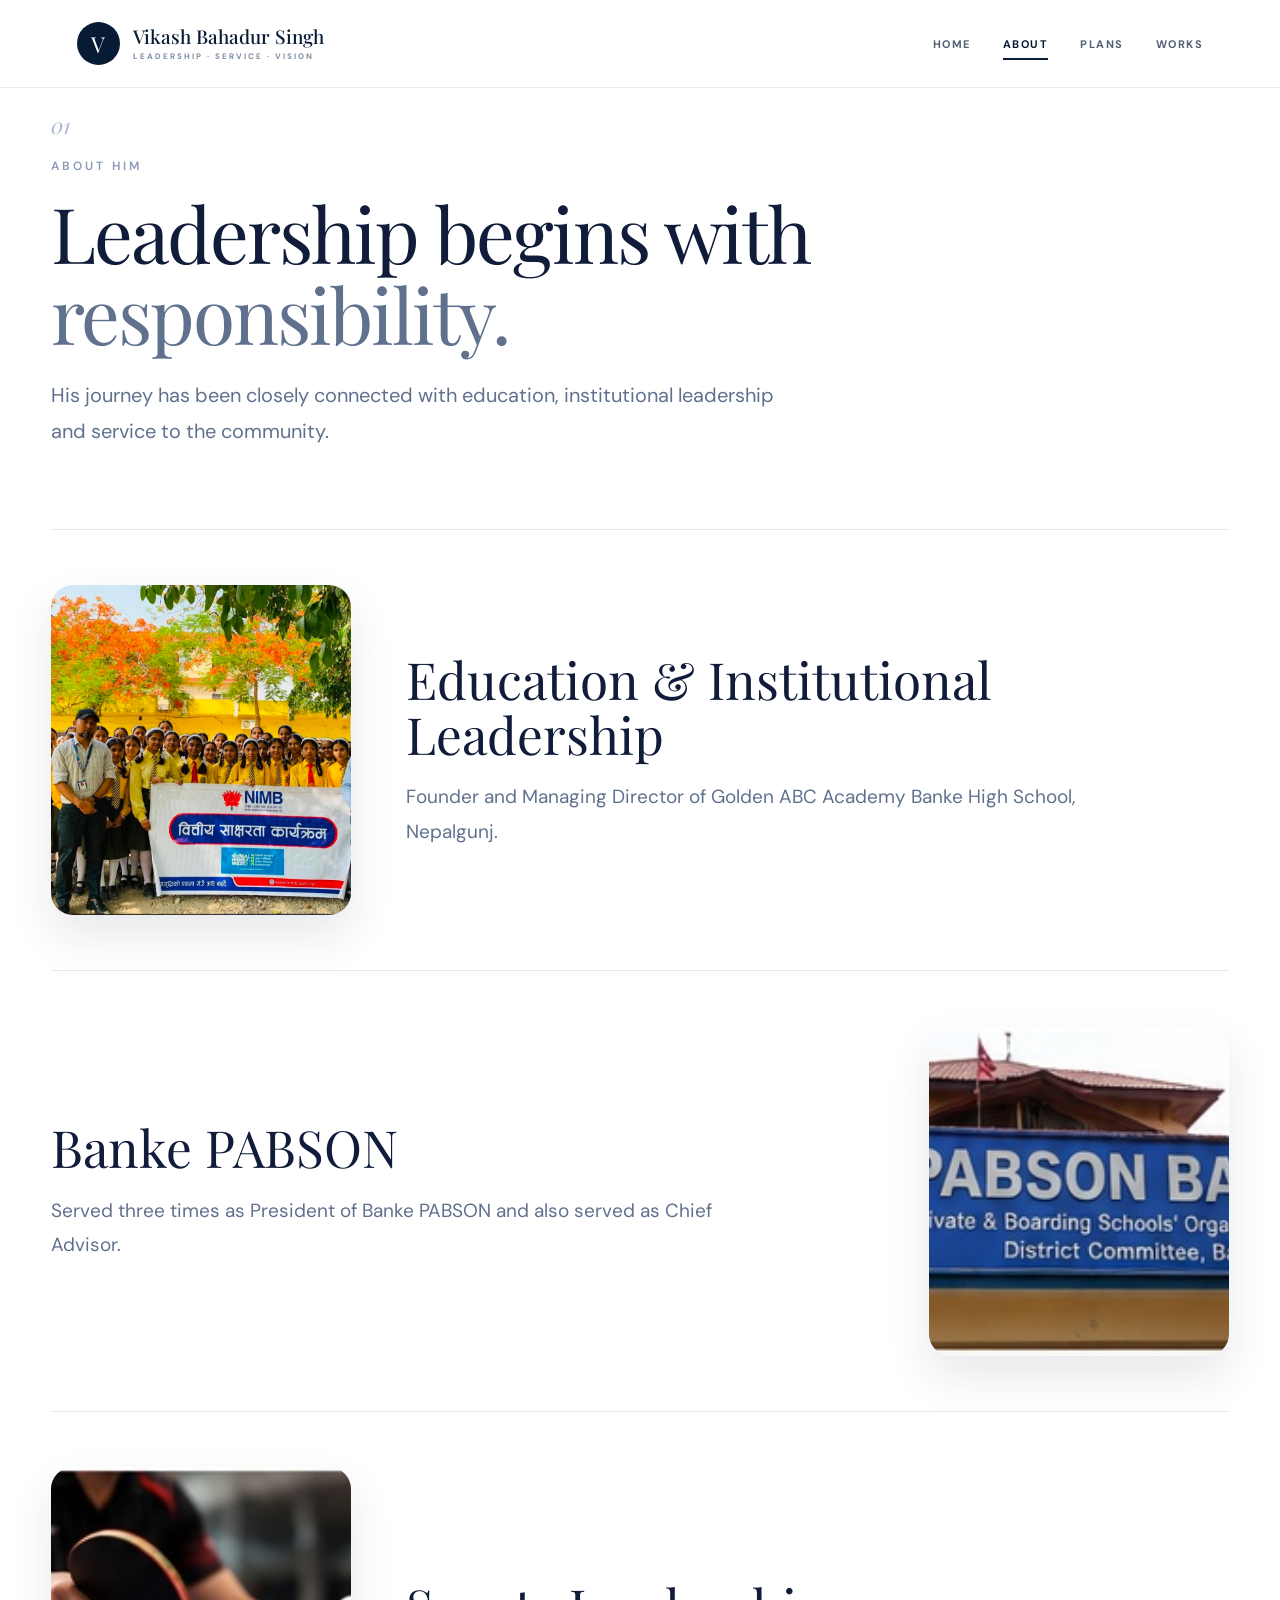
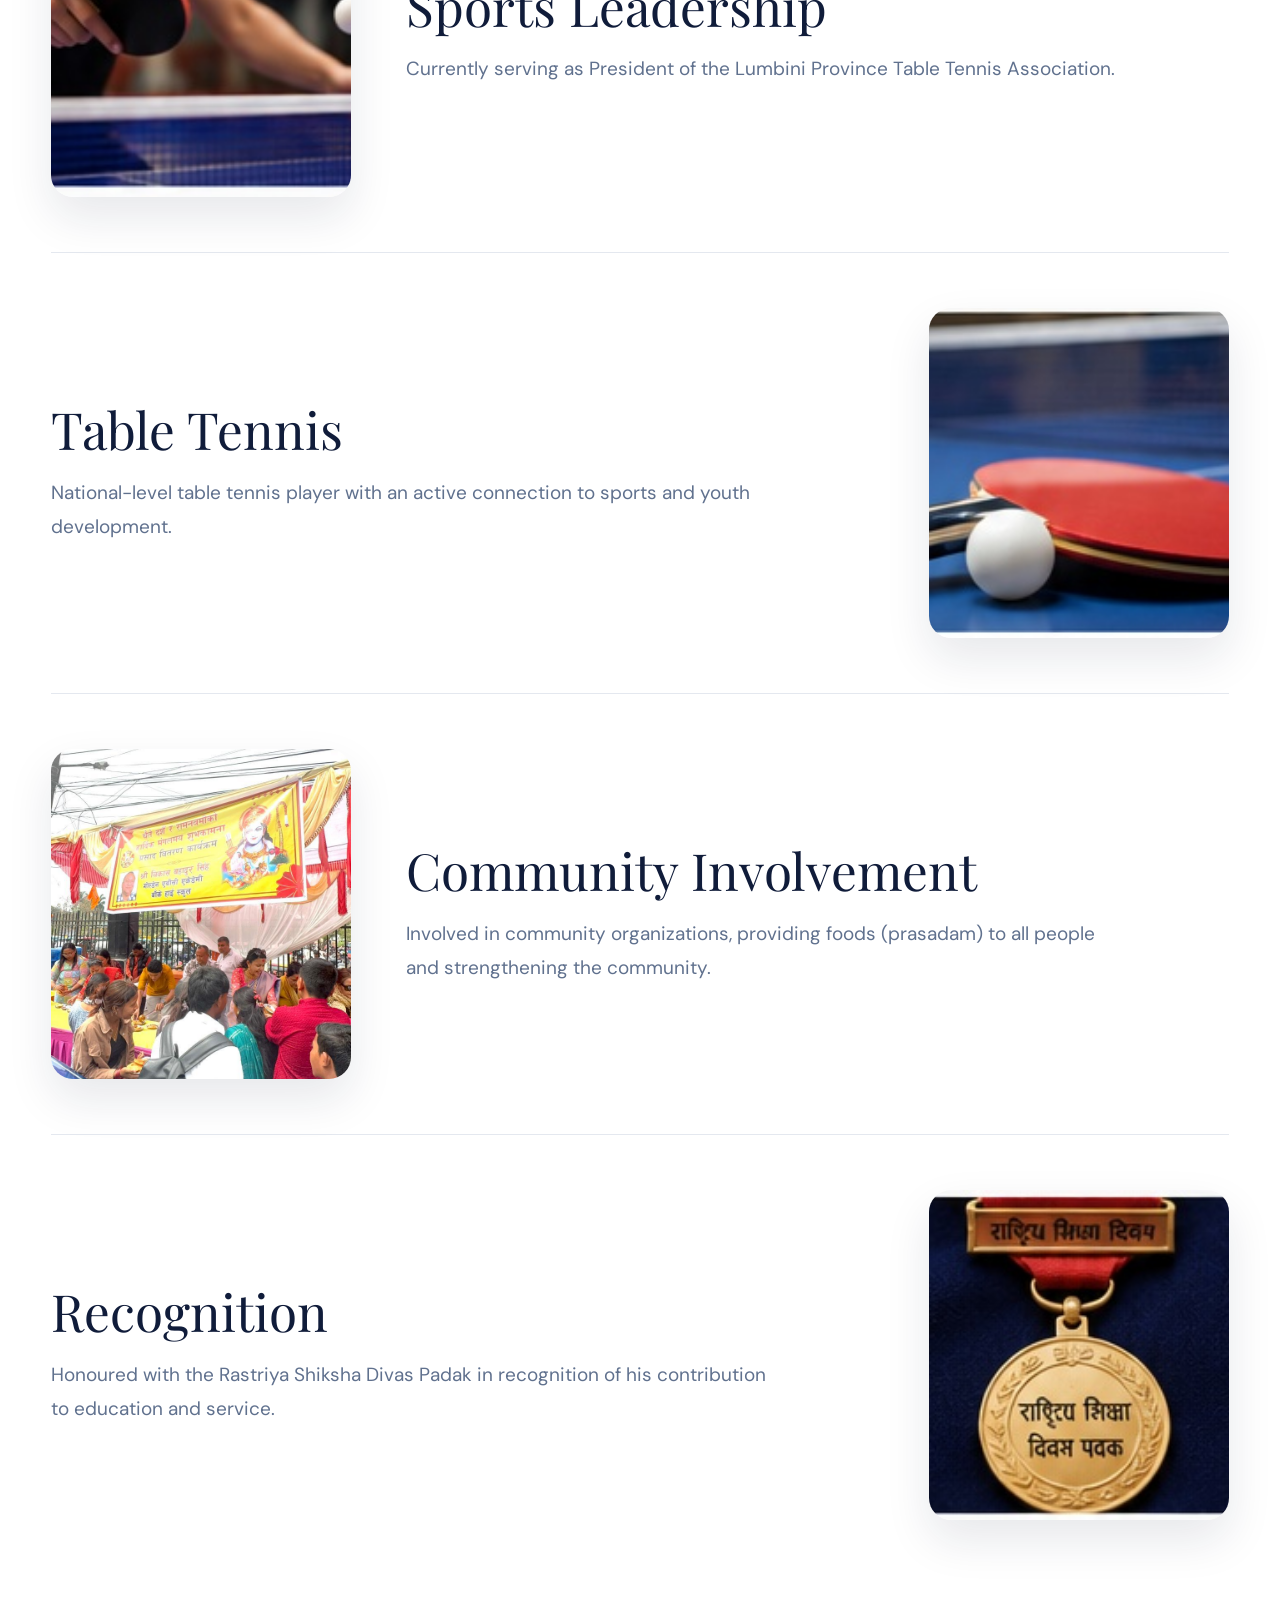
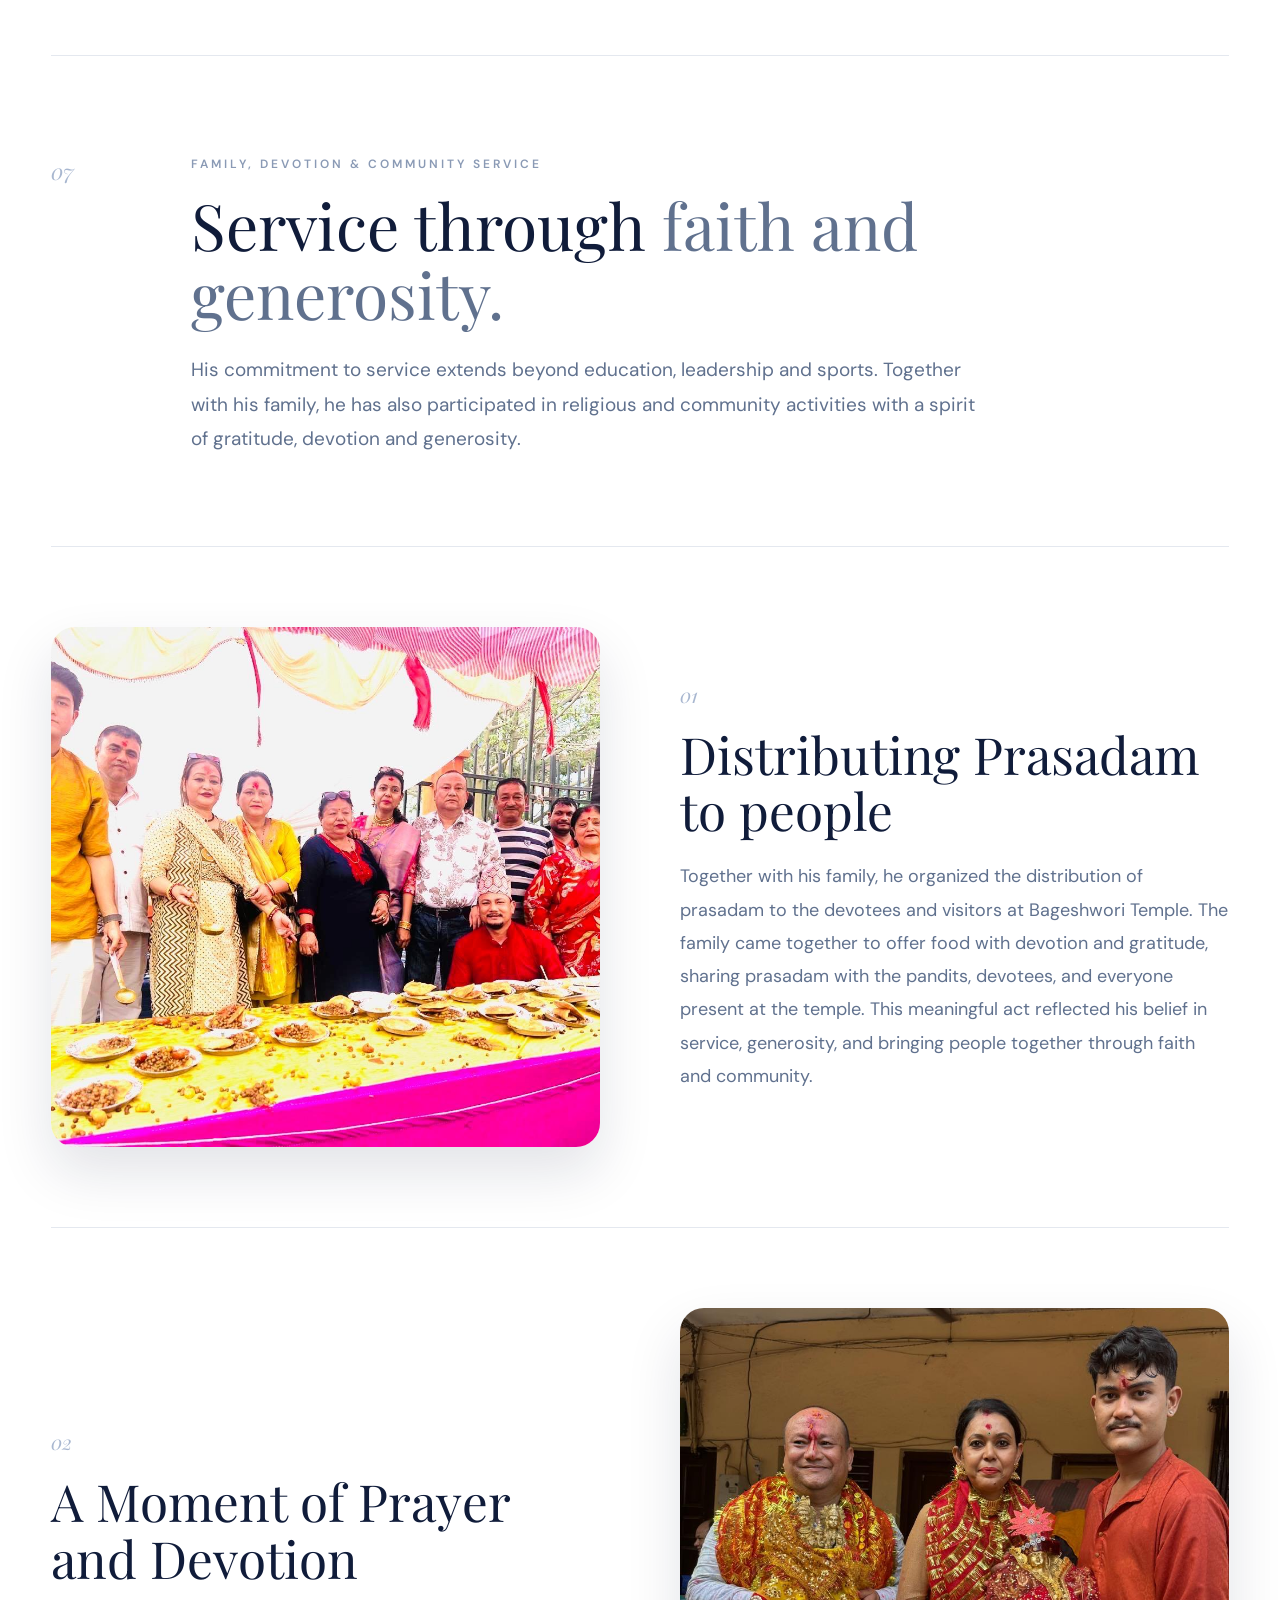
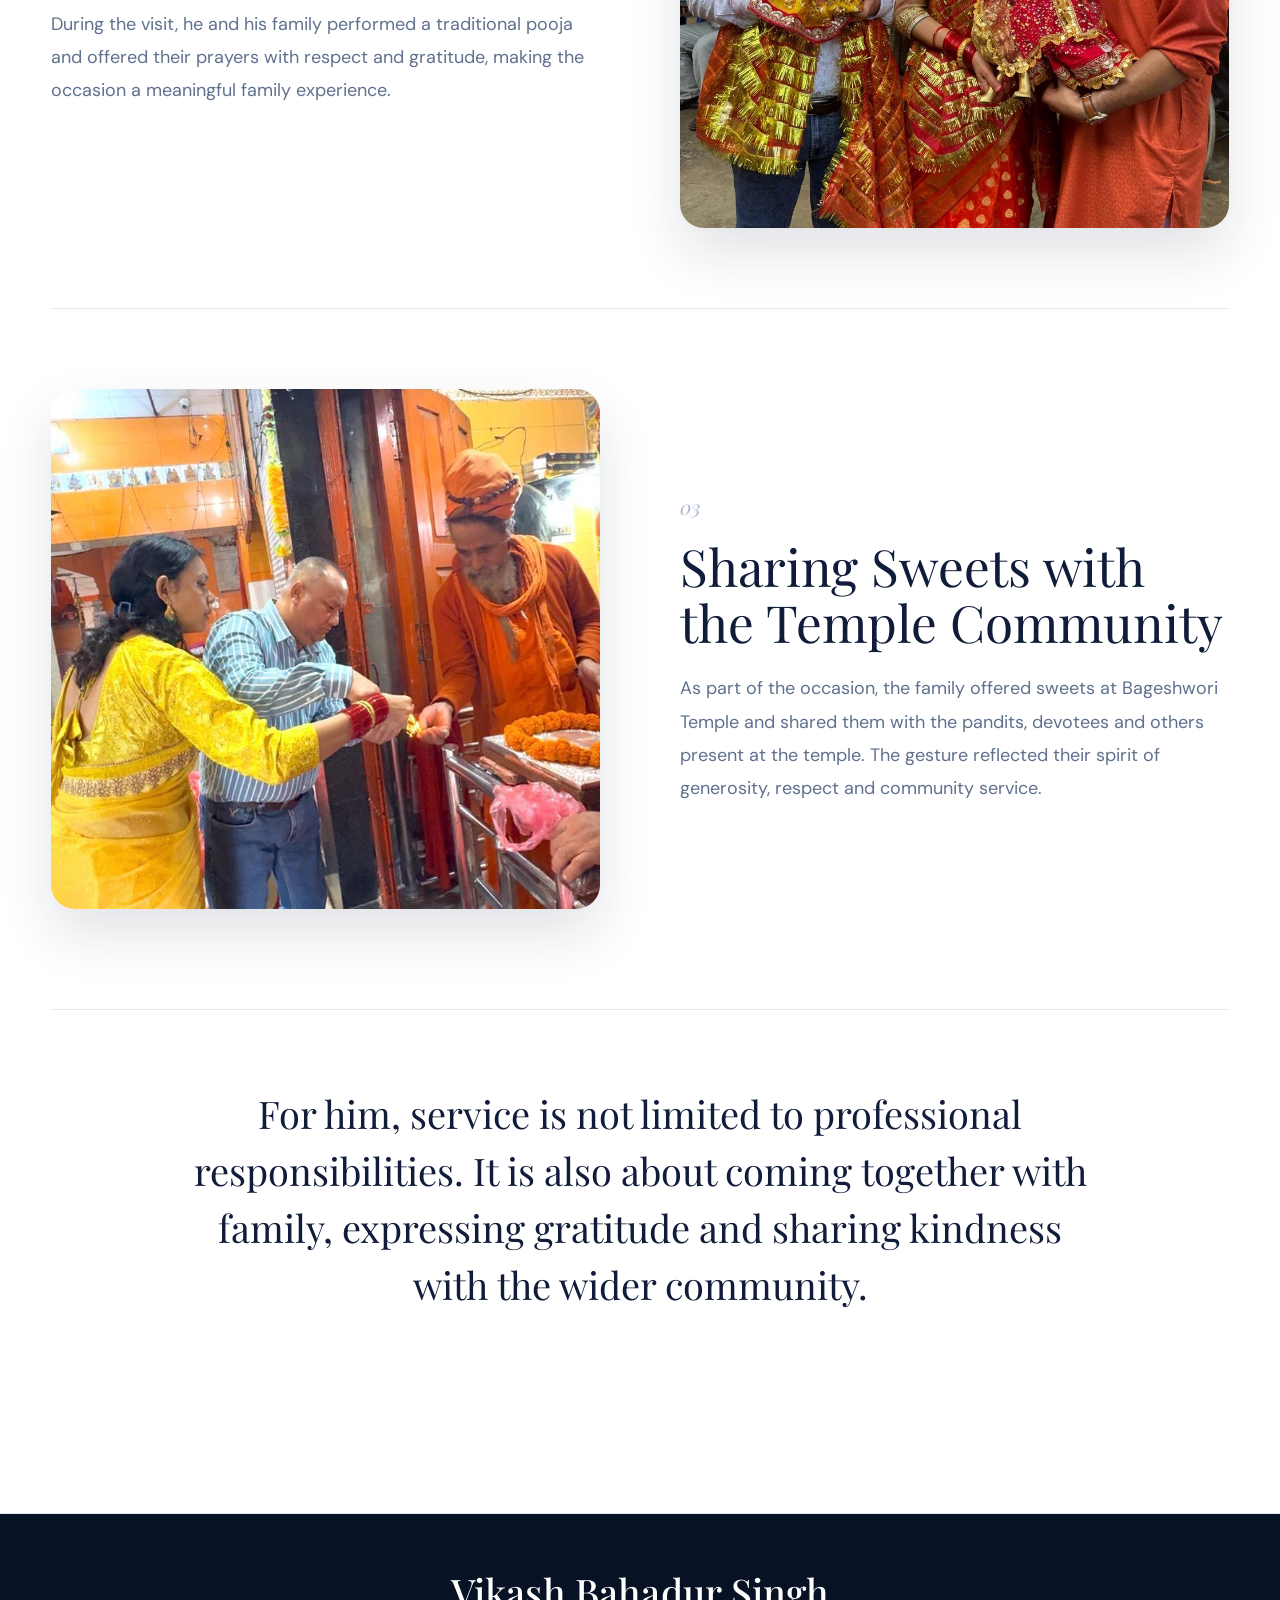
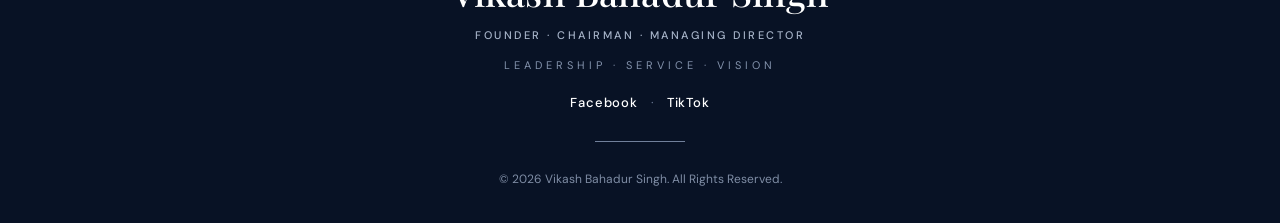
==== about.html @ 0fd51e73 "Bikash Bahadur Singh website" ====
<!DOCTYPE html>
<html lang="en">

<head>

    <meta charset="UTF-8">

    <meta name="viewport" content="width=device-width, initial-scale=1.0">

    <title>Vikash Bahadur Singh | About</title>

    <!-- Google Fonts -->
    <link rel="preconnect" href="https://fonts.googleapis.com">
    <link rel="preconnect" href="https://fonts.gstatic.com" crossorigin>

    <link
        href="https://fonts.googleapis.com/css2?family=DM+Sans:wght@400;500;600;700&family=Playfair+Display:wght@400;500;600&display=swap"
        rel="stylesheet">

    <!-- MAIN WEBSITE CSS -->
    <link rel="stylesheet" href="css/style.css">

    <!-- ABOUT PAGE CSS -->
    <link rel="stylesheet" href="css/about.css">

</head>


<body>


<!-- =====================================================
     NAVBAR
===================================================== -->

<header class="navbar">

    <a href="index.html" class="logo-area">

        <div class="logo-mark">
            V
        </div>

        <div class="logo-text">

            <h3>
                Vikash Bahadur Singh
            </h3>

            <p>
                LEADERSHIP · SERVICE · VISION
            </p>

        </div>

    </a>


    <nav class="navigation">

        <a href="index.html">
            HOME
        </a>

        <a href="about.html" class="active">
            ABOUT
        </a>

        <a href="plans.html">
            PLANS
        </a>

        <a href="works.html">
            WORKS
        </a>

       
    

</header>



<!-- =====================================================
     ABOUT
===================================================== -->

<main>

<section class="about-section">

    <div class="about-number">
        01
    </div>


    <div class="about-content">

        <p class="section-label">
            ABOUT HIM
        </p>


        <h1>
            Leadership begins with
            <span>responsibility.</span>
        </h1>


        <p class="about-intro">

            His journey has been closely connected with
            education, institutional leadership and service
            to the community.

        </p>



        <!-- =========================================
             HIS WORKS
        ========================================== -->

        <div class="works-list">


            <!-- WORK 01 -->

            <div class="work-item">

                <div class="work-number">
                    01
                </div>


                <img src="images/School2.jpeg" alt="Education and Institutional Leadership">

                <div class="work-content">

                    <h3>
                        Education & Institutional Leadership
                    </h3>

                    <p>
                        Founder and Managing Director of
                        Golden ABC Academy Banke High School,
                        Nepalgunj.
                    </p>

                </div>

            </div>



            <!-- WORK 02 -->

            <div class="work-item">

                <div class="work-number">
                    02
                </div>


                <img src="images/about-pabson.jpg" alt="Banke Pabson">

                <div class="work-content">

                    <h3>
                        Banke PABSON
                    </h3>

                    <p>
                        Served three times as President of
                        Banke PABSON and also served as
                        Chief Advisor.
                    </p>

                </div>

            </div>



            <!-- WORK 03 -->

            <div class="work-item">

                <div class="work-number">
                    03
                </div>

                 <img src="images/about-sports.jpg" alt="Sports Leadership">


                <div class="work-content">

                    <h3>
                        Sports Leadership
                    </h3>

                    <p>
                        Currently serving as President of the
                        Lumbini Province Table Tennis
                        Association.
                    </p>

                </div>

            </div>



            <!-- WORK 04 -->

            <div class="work-item">

                <div class="work-number">
                    04
                </div>


              <img src="images/about-table-tennis.jpg" alt="Table Tennis">

                <div class="work-content">

                    <h3>
                        Table Tennis
                    </h3>

                    <p>
                        National-level table tennis player
                        with an active connection to sports
                        and youth development.
                    </p>

                </div>

            </div>



            <!-- WORK 05 -->

            <div class="work-item">

                <div class="work-number">
                    05
                </div>


                <img src="images/Feeding .jpeg" alt="Organizing Food Program">

                <div class="work-content">

                    <h3>
                        Community Involvement
                    </h3>

                    <p>
                        Involved in community organizations,
                        providing foods (prasadam) to all 
                        people and strengthening the community.
                    </p>

                </div>

            </div>



            <!-- WORK 06 -->

            <div class="work-item">

                <div class="work-number">
                    06
                </div>

                 <img src="images/about-recognition.jpg" alt="Recognition">

                <div class="work-content">

                    <h3>
                        Recognition
                    </h3>

                    <p>
                        Honoured with the Rastriya Shiksha
                        Divas Padak in recognition of his
                        contribution to education and service.
                    </p>

                </div>

            </div>




            <!-- =====================================================
     07 - FAMILY, DEVOTION & COMMUNITY SERVICE
===================================================== -->

<section class="community-service">

    <!-- SECTION INTRO -->

    <div class="community-service-header">

        <div class="community-service-number">
            07
        </div>

        <div class="community-service-heading">

            <p class="community-service-label">
                FAMILY, DEVOTION & COMMUNITY SERVICE
            </p>

            <h2>
                Service through
                <span>faith and generosity.</span>
            </h2>

            <p class="community-service-intro">
                His commitment to service extends beyond education,
                leadership and sports. Together with his family,
                he has also participated in religious and community
                activities with a spirit of gratitude, devotion
                and generosity.
            </p>

        </div>

    </div>


    <!-- =================================================
         FAMILY VISIT TO BAGESHWORI TEMPLE
    ================================================== -->

    <div class="community-photo-row">

        <div class="community-photo">

            <img
                src="images/mamuharko.jpeg"
                alt="Vikash Bahadur Singh distributing prasadam"
            >

        </div>


        <div class="community-photo-text">

            <span class="community-photo-number">
                01
            </span>

            <h3>
                Distributing Prasadam to people
            </h3>

            <p>
               Together with his family, he organized the distribution of prasadam to the devotees and visitors at Bageshwori Temple. The family came together to offer food with devotion and gratitude, sharing prasadam with the pandits, devotees, and everyone present at the temple. This meaningful act reflected his belief in service, generosity, and bringing people together through faith and community.
            </p>

        </div>

    </div>


    <!-- =================================================
         POOJA
    ================================================== -->

    <div class="community-photo-row reverse">

        <div class="community-photo-text">

            <span class="community-photo-number">
                02
            </span>

            <h3>
                A Moment of Prayer and Devotion
            </h3>

            <p>
                During the visit, he and his family performed
                a traditional pooja and offered their prayers
                with respect and gratitude, making the occasion
                a meaningful family experience.
            </p>

        </div>


        <div class="community-photo">

            <img
                src="images/main familyko.jpeg"
                alt="Pooja performed by Vikash Bahadur Singh and his family at Bageshwori Temple"
            >

        </div>

    </div>


    <!-- =================================================
         OFFERING SWEETS
    ================================================== -->

    <div class="community-photo-row">

        <div class="community-photo">

            <img
                src="images/Mithaibadeko.jpeg"
                alt="Offering sweets at Bageshwori Temple"
            >

        </div>


        <div class="community-photo-text">

            <span class="community-photo-number">
                03
            </span>

            <h3>
                Sharing Sweets with the Temple Community
            </h3>

            <p>
                As part of the occasion, the family offered sweets
                at Bageshwori Temple and shared them with the
                pandits, devotees and others present at the temple.
                The gesture reflected their spirit of generosity,
                respect and community service.
            </p>

        </div>

    </div>


    <!-- =================================================
         CLOSING MESSAGE
    ================================================== -->

    <div class="community-service-closing">

        <p>
            For him, service is not limited to professional
            responsibilities. It is also about coming together
            with family, expressing gratitude and sharing
            kindness with the wider community.
        </p>

    </div>

</section>


        </div>

    </div>

</section>

</main>






<!-- =====================================================
     FOOTER
===================================================== -->

<footer class="site-footer">

    <div class="footer-content">

        <!-- NAME -->
        <h2>
            Vikash Bahadur Singh
        </h2>

        <!-- DESIGNATION -->
        <p class="footer-position">
            Founder · Chairman · Managing Director
        </p>

        <!-- TAGLINE -->
        <p class="footer-tagline">
            LEADERSHIP · SERVICE · VISION
        </p>

        <!-- SOCIAL MEDIA -->
        <div class="footer-social">

            <a
                href="https://www.facebook.com/share/1F189miFLn/?mibextid=wwXIfr"
                target="_blank"
                rel="noopener noreferrer"
            >
                Facebook
            </a>

            <span>·</span>

            <a
                href="https://www.tiktok.com/@vikash.bahadur.si?_r=1&_t=ZS-99VP66fWkR3"
                target="_blank"
                rel="noopener noreferrer"
            >
                TikTok
            </a>

        </div>

        <!-- DECORATIVE LINE -->
        <div class="footer-line"></div>

        <!-- COPYRIGHT -->
        <p class="footer-copyright">
            © 2026 Vikash Bahadur Singh. All Rights Reserved.
        </p>

    </div>

</footer>


</body>
</html>
---- css/style.css ----
/* =========================================================
   VIKASH BAHADUR SINGH
   HOMEPAGE STYLE
   NAVY • WHITE • ELEGANT • PROFESSIONAL
========================================================= */


/* =========================================================
   RESET
========================================================= */

* {
    margin: 0;
    padding: 0;
    box-sizing: border-box;
}

html {
    scroll-behavior: smooth;
}

body {
    font-family: "DM Sans", sans-serif;
    background: #ffffff;
    color: #172033;
    overflow-x: hidden;
}

img {
    max-width: 100%;
}

a {
    text-decoration: none;
    color: inherit;
}

button,
a {
    -webkit-tap-highlight-color: transparent;
}


/* =========================================================
   COLOR VARIABLES
========================================================= */

:root {
    --navy: #071b35;
    --navy-dark: #041326;
    --navy-light: #102d50;

    --blue-grey: #7d8da3;

    --white: #ffffff;
    --off-white: #f7f8fa;

    --text: #172033;
    --muted: #657286;

    --border: #dfe4ea;

    --serif: "Playfair Display", Georgia, serif;
}


/* =========================================================
   NAVBAR
========================================================= */

.navbar {
    width: 100%;
    height: 88px;

    padding: 0 6%;

    display: flex;
    align-items: center;
    justify-content: space-between;

    background: rgba(255, 255, 255, 0.97);

    border-bottom: 1px solid #e8ebef;

    position: fixed;
    top: 0;
    left: 0;

    z-index: 1000;

    backdrop-filter: blur(12px);
}


/* LOGO */

.logo-area {
    display: flex;
    align-items: center;
    gap: 13px;

    min-width: 270px;
}

.logo-mark {
    width: 43px;
    height: 43px;

    display: flex;
    align-items: center;
    justify-content: center;

    background: var(--navy);
    color: white;

    font-family: var(--serif);
    font-size: 22px;

    border-radius: 50%;
}

.logo-text h3 {
    font-family: var(--serif);

    font-size: 19px;
    font-weight: 500;

    color: var(--navy);

    line-height: 1.1;
}

.logo-text p {
    margin-top: 5px;

    font-size: 8px;
    font-weight: 700;

    letter-spacing: 2px;

    color: var(--blue-grey);
}


/* NAVIGATION */

.navigation {
    display: flex;
    align-items: center;
    gap: 32px;
}

.navigation a {
    position: relative;

    font-size: 11px;
    font-weight: 700;

    letter-spacing: 1.5px;

    color: #526073;

    transition: 0.3s ease;
}

.navigation a::after {
    content: "";

    position: absolute;

    width: 0;
    height: 2px;

    left: 0;
    bottom: -9px;

    background: var(--navy);

    transition: width 0.3s ease;
}

.navigation a:hover,
.navigation a.active {
    color: var(--navy);
}

.navigation a:hover::after,
.navigation a.active::after {
    width: 100%;
}


/* CONTACT BUTTON */

.contact-button {
    padding: 13px 20px;

    background: var(--navy);
    color: white;

    font-size: 10px;
    font-weight: 700;

    letter-spacing: 1.5px;

    transition: 0.3s ease;
}

.contact-button:hover {
    background: var(--navy-light);
    transform: translateY(-2px);
}


/* =========================================================
   HERO
========================================================= */

.hero {
    min-height: 100vh;

    padding: 150px 8% 80px;

    display: grid;

    grid-template-columns: 1.05fr 0.95fr;

    align-items: center;

    gap: 70px;

    background: var(--off-white);
}


/* HERO LEFT */

.hero-left {
    max-width: 720px;
}

.eyebrow {
    color: var(--blue-grey);

    font-size: 11px;
    font-weight: 700;

    letter-spacing: 3px;

    margin-bottom: 27px;
}

.hero h1 {
    font-family: var(--serif);

    font-size: clamp(60px, 7vw, 105px);

    line-height: 0.95;

    font-weight: 400;

    color: var(--navy);
}

.hero h1 span {
    display: block;

    color: #6f8097;

    font-style: italic;
}


/* ROLE */

.hero-role {
    margin-top: 35px;

    display: flex;
    align-items: center;

    gap: 12px;

    color: var(--navy);

    font-size: 11px;
    font-weight: 700;

    letter-spacing: 1.5px;

    flex-wrap: wrap;
}

.hero-role span {
    width: 45px;
    height: 1px;

    background: var(--navy);
}

.hero-role strong {
    color: #66758a;

    font-weight: 600;
}


/* DESCRIPTION */

.hero-description {
    max-width: 650px;

    margin-top: 30px;

    color: #4f5c6e;

    font-size: 16px;

    line-height: 1.9;
}

.hero-description strong {
    color: var(--navy);
    font-weight: 700;
}


/* HERO BUTTONS */

.hero-buttons {
    display: flex;

    gap: 15px;

    margin-top: 38px;

    flex-wrap: wrap;
}

.primary-button {
    display: inline-flex;

    align-items: center;
    justify-content: center;

    padding: 15px 24px;

    background: var(--navy);
    color: white;

    font-size: 10px;
    font-weight: 700;

    letter-spacing: 1.5px;

    transition: 0.3s ease;
}

.primary-button:hover {
    background: var(--navy-light);

    transform: translateY(-3px);

    box-shadow: 0 12px 30px rgba(7, 27, 53, 0.18);
}

.secondary-button {
    display: inline-flex;

    align-items: center;
    justify-content: center;

    padding: 14px 23px;

    border: 1px solid #bcc5d0;

    color: var(--navy);

    font-size: 10px;
    font-weight: 700;

    letter-spacing: 1.5px;

    transition: 0.3s ease;
}

.secondary-button:hover {
    border-color: var(--navy);

    background: white;

    transform: translateY(-3px);
}


/* HERO IMAGE */

.hero-right {
    position: relative;

    display: flex;

    justify-content: center;
}

.hero-image-frame {
    width: min(100%, 510px);

    position: relative;

    padding: 14px;

    background: white;

    box-shadow:
        0 25px 60px rgba(7, 27, 53, 0.12);
}

.hero-image-frame::before {
    content: "";

    position: absolute;

    width: 100%;
    height: 100%;

    border: 1px solid #b9c3cf;

    top: 20px;
    left: 20px;

    z-index: -1;
}

.hero-image-frame img {
    width: 100%;

    height: 620px;

    object-fit: cover;

    display: block;
}


/* HERO CAPTION */

.hero-caption {
    position: absolute;

    bottom: -28px;
    left: 0;

    background: var(--navy);

    color: white;

    padding: 16px 22px;

    display: flex;

    gap: 20px;
}

.hero-caption span {
    font-size: 9px;

    font-weight: 700;

    letter-spacing: 1.5px;
}


/* =========================================================
   GENERAL SECTION LABEL
========================================================= */

.section-label {
    color: var(--navy);

    font-size: 10px;

    font-weight: 700;

    letter-spacing: 3px;

    margin-bottom: 18px;
}

.section-label.light {
    color: #aebccd;
}


/* =========================================================
   INTRODUCTION
========================================================= */

.intro-section {
    padding: 135px 10%;

    display: grid;

    grid-template-columns: 100px 1fr;

    gap: 55px;

    background: white;
}

.intro-number {
    color: #c3ccd7;

    font-family: var(--serif);

    font-size: 42px;
}

.intro-content {
    max-width: 900px;
}

.intro-content h2 {
    font-family: var(--serif);

    font-size: clamp(45px, 5vw, 72px);

    line-height: 1.05;

    font-weight: 400;

    color: var(--navy);

    margin-bottom: 35px;
}

.intro-content h2 span {
    display: block;

    color: #73839a;

    font-style: italic;
}

.intro-large {
    font-family: var(--serif);

    color: var(--navy);

    font-size: 23px;

    line-height: 1.6;

    max-width: 780px;

    margin-bottom: 20px;
}

.intro-content > p:not(.intro-large):not(.section-label) {
    max-width: 760px;

    color: #566274;

    font-size: 15px;

    line-height: 1.9;

    margin-bottom: 12px;
}


/* =========================================================
   WORKS SECTION
========================================================= */

.works-preview {
    padding: 120px 7% 130px;

    background: var(--navy);

    color: white;
}

.works-heading {
    max-width: 1200px;

    margin: 0 auto 65px;

    display: flex;

    justify-content: space-between;

    align-items: end;

    gap: 60px;
}

.works-heading h2 {
    font-family: var(--serif);

    font-size: clamp(50px, 6vw, 82px);

    line-height: 1;

    font-weight: 400;

    color: white;
}

.works-heading h2 span {
    display: block;

    color: #aab8c9;

    font-style: italic;
}

.works-heading-text {
    max-width: 420px;

    color: #c4ceda;

    font-size: 14px;

    line-height: 1.9;
}


/* WORK GRID */

.work-grid {
    max-width: 1200px;

    margin: auto;

    display: grid;

    grid-template-columns: 1.25fr 1fr;

    gap: 28px;
}

.work-card {
    background: white;

    color: var(--text);

    overflow: hidden;
}

.large-card {
    grid-row: span 2;
}


/* WORK IMAGE */

.work-image {
    height: 340px;

    position: relative;

    overflow: hidden;

    background: #e5e9ee;
}

.large-card .work-image {
    height: 490px;
}

.work-image img {
    width: 100%;
    height: 100%;

    object-fit: cover;

    display: block;

    transition: transform 0.7s ease;
}

.work-card:hover .work-image img {
    transform: scale(1.05);
}


/* NUMBER */

.work-number {
    position: absolute;

    top: 20px;
    left: 20px;

    width: 48px;
    height: 48px;

    background: white;

    color: var(--navy);

    display: flex;

    align-items: center;
    justify-content: center;

    font-family: var(--serif);

    font-size: 18px;
}


/* WORK INFO */

.work-info {
    padding: 30px 32px 35px;
}

.work-info > p:first-child {
    color: #8291a4;

    font-size: 9px;

    font-weight: 700;

    letter-spacing: 2px;

    margin-bottom: 13px;
}

.work-info h3 {
    font-family: var(--serif);

    color: var(--navy);

    font-size: 32px;

    line-height: 1.1;

    font-weight: 400;
}

.work-info h3 span {
    color: #718198;

    font-style: italic;
}

.work-description {
    margin-top: 16px;

    color: #606c7b;

    font-size: 13px;

    line-height: 1.8;
}


/* VIEW ALL */

.works-button {
    text-align: center;

    margin-top: 60px;
}

.works-button a {
    display: inline-block;

    padding: 15px 27px;

    border: 1px solid #61748c;

    color: white;

    font-size: 10px;

    font-weight: 700;

    letter-spacing: 1.5px;

    transition: 0.3s ease;
}

.works-button a:hover {
    background: white;

    color: var(--navy);

    border-color: white;
}


/* =========================================================
   SCHOOL SECTION
========================================================= */

.school-section {
    display: grid;

    grid-template-columns: 1fr 1fr;

    min-height: 700px;

    background: #f7f8fa;
}

.school-image {
    min-height: 650px;

    overflow: hidden;
}

.school-image img {
    width: 100%;
    height: 100%;

    object-fit: cover;

    display: block;

    transition: transform 0.7s ease;
}

.school-image:hover img {
    transform: scale(1.03);
}

.school-content {
    padding: 100px 9%;

    display: flex;

    flex-direction: column;

    justify-content: center;
}

.school-content h2 {
    font-family: var(--serif);

    font-size: clamp(42px, 5vw, 68px);

    line-height: 1.05;

    font-weight: 400;

    color: var(--navy);

    margin-bottom: 25px;
}

.school-content h2 span {
    display: block;

    color: #718198;

    font-style: italic;
}

.school-intro {
    font-family: var(--serif);

    font-size: 20px;

    color: #35445a;

    line-height: 1.6;

    max-width: 600px;
}

.school-stats {
    display: grid;

    grid-template-columns: 1fr 1fr;

    gap: 25px;

    max-width: 580px;

    margin: 35px 0;

    padding: 28px 0;

    border-top: 1px solid #d7dde4;

    border-bottom: 1px solid #d7dde4;
}

.school-stats div {
    display: flex;

    flex-direction: column;

    gap: 6px;
}

.school-stats strong {
    font-family: var(--serif);

    color: var(--navy);

    font-size: 37px;

    font-weight: 400;
}

.school-stats span {
    color: #77869a;

    font-size: 9px;

    font-weight: 700;

    letter-spacing: 1.3px;

    line-height: 1.5;
}

.school-description {
    max-width: 600px;

    color: #5d6878;

    font-size: 14px;

    line-height: 1.9;

    margin-bottom: 30px;
}


/* OUTLINE BUTTON */

.outline-button {
    width: fit-content;

    padding: 14px 23px;

    border: 1px solid var(--navy);

    color: var(--navy);

    font-size: 10px;

    font-weight: 700;

    letter-spacing: 1.5px;

    transition: 0.3s ease;
}

.outline-button:hover {
    background: var(--navy);

    color: white;

    transform: translateY(-2px);
}


/* =========================================================
   SCHOOL GALLERY
========================================================= */

.gallery-section {
    padding: 125px 7%;

    background: white;
}

.gallery-heading {
    max-width: 1200px;

    margin: auto auto 55px;
}

.gallery-heading h2 {
    font-family: var(--serif);

    font-size: clamp(45px, 5vw, 70px);

    line-height: 1;

    font-weight: 400;

    color: var(--navy);
}

.gallery-heading h2 span {
    color: #718198;

    font-style: italic;
}


/* GALLERY */

.school-gallery {
    max-width: 1200px;

    margin: auto;

    display: grid;

    grid-template-columns: 1.4fr 1fr 1fr;

    grid-template-rows: 270px 270px;

    gap: 12px;
}

.gallery-item {
    overflow: hidden;

    background: #e7ebef;
}

.gallery-large {
    grid-row: span 2;
}

.gallery-item img {
    width: 100%;
    height: 100%;

    object-fit: cover;

    display: block;

    transition: transform 0.6s ease;
}

.gallery-item:hover img {
    transform: scale(1.05);
}


/* =========================================================
   PRIORITIES
========================================================= */

.priorities-section {
    padding: 125px 7%;

    background: #f4f6f8;
}

.priorities-heading {
    max-width: 1200px;

    margin: auto;

    display: grid;

    grid-template-columns: 1fr 1fr;

    gap: 50px;

    align-items: end;
}

.priorities-heading h2 {
    font-family: var(--serif);

    font-size: clamp(48px, 5.5vw, 75px);

    line-height: 1;

    color: var(--navy);

    font-weight: 400;
}

.priorities-heading h2 span {
    color: #718198;

    font-style: italic;
}

.priorities-heading > p:last-child {
    color: #5f6c7e;

    font-size: 14px;

    line-height: 1.9;

    max-width: 450px;
}


/* PRIORITY GRID */

.priority-grid {
    max-width: 1200px;

    margin: 65px auto 0;

    display: grid;

    grid-template-columns: repeat(3, 1fr);

    gap: 1px;

    background: #d5dbe2;

    border: 1px solid #d5dbe2;
}

.priority-card {
    min-height: 245px;

    padding: 32px;

    background: white;

    transition: 0.3s ease;
}

.priority-card:hover {
    background: var(--navy);

    color: white;

    transform: translateY(-4px);
}

.priority-card span {
    color: #91a0b1;

    font-size: 10px;

    font-weight: 700;

    letter-spacing: 2px;
}

.priority-card h3 {
    margin: 25px 0 13px;

    color: var(--navy);

    font-family: var(--serif);

    font-size: 30px;

    font-weight: 400;
}

.priority-card p {
    color: #647184;

    font-size: 13px;

    line-height: 1.8;
}

.priority-card:hover h3 {
    color: white;
}

.priority-card:hover p {
    color: #c4ceda;
}


/* PLANS BUTTON */

.plans-link {
    text-align: center;

    margin-top: 55px;
}

.plans-link a {
    display: inline-block;

    padding: 15px 28px;

    background: var(--navy);

    color: white;

    font-size: 10px;

    font-weight: 700;

    letter-spacing: 1.5px;

    transition: 0.3s ease;
}

.plans-link a:hover {
    background: var(--navy-light);

    transform: translateY(-3px);
}


/* =========================================================
   CLOSING SECTION
========================================================= */

.closing-section {
    padding: 145px 7%;

    background: var(--navy);

    text-align: center;
}

.closing-section h2 {
    max-width: 1000px;

    margin: 20px auto 25px;

    font-family: var(--serif);

    font-size: clamp(52px, 6vw, 88px);

    line-height: 1;

    font-weight: 400;

    color: white;
}

.closing-section h2 span {
    display: block;

    color: #aab8c9;

    font-style: italic;
}

.closing-section > p:not(.section-label) {
    max-width: 600px;

    margin: auto;

    color: #c7d0dc;

    font-size: 15px;

    line-height: 1.8;
}

.closing-button {
    display: inline-block;

    margin-top: 35px;

    padding: 15px 27px;

    border: 1px solid #8092a8;

    color: white;

    font-size: 10px;

    font-weight: 700;

    letter-spacing: 1.5px;

    transition: 0.3s ease;
}

.closing-button:hover {
    background: white;

    color: var(--navy);

    border-color: white;
}


/* =========================================================
   CONTACT
========================================================= */

.contact-section {
    padding: 90px 8%;

    display: flex;

    align-items: center;

    justify-content: space-between;

    gap: 40px;

    background: white;

    border-bottom: 1px solid #e1e5ea;
}

.contact-section h2 {
    font-family: var(--serif);

    color: var(--navy);

    font-size: clamp(45px, 5vw, 68px);

    line-height: 1;

    font-weight: 400;
}

.contact-section h2 span {
    color: #718198;

    font-style: italic;
}

.contact-section > div > p:not(.section-label) {
    max-width: 650px;

    margin-top: 18px;

    color: #657184;

    font-size: 14px;

    line-height: 1.8;
}


/* =========================================================
   FOOTER
========================================================= */

footer {
    background: #041326;

    color: white;
}

.footer-container {
    padding: 65px 8%;

    display: grid;

    grid-template-columns: 2fr 1fr 1fr;

    gap: 50px;
}

.footer-brand h3 {
    font-family: var(--serif);

    font-size: 25px;

    font-weight: 400;
}

.footer-brand p {
    margin-top: 10px;

    color: #8e9daf;

    font-size: 11px;

    letter-spacing: 1px;
}

.footer-links,
.footer-contact {
    display: flex;

    flex-direction: column;

    gap: 10px;
}

.footer-links h4,
.footer-contact h4 {
    margin-bottom: 10px;

    color: #9cabbc;

    font-size: 9px;

    letter-spacing: 2px;
}

.footer-links a {
    color: #c6ced8;

    font-size: 12px;

    transition: 0.3s ease;
}

.footer-links a:hover {
    color: white;

    transform: translateX(4px);
}

.footer-contact p {
    color: #c6ced8;

    font-size: 12px;
}

.footer-bottom {
    padding: 20px 8%;

    border-top: 1px solid rgba(255,255,255,0.1);

    color: #718093;

    font-size: 9px;

    letter-spacing: 1px;

    text-align: center;
}


/* =========================================================
   TABLET
========================================================= */

@media (max-width: 1050px) {

    .navigation {
        gap: 20px;
    }

    .contact-button {
        display: none;
    }

    .hero {
        grid-template-columns: 1fr 0.85fr;

        gap: 40px;
    }

    .hero-image-frame img {
        height: 520px;
    }

    .school-section {
        grid-template-columns: 1fr;
    }

    .school-image {
        min-height: 550px;
    }

    .priority-grid {
        grid-template-columns: repeat(2, 1fr);
    }

}


/* =========================================================
   MOBILE / TABLET
========================================================= */

@media (max-width: 800px) {

    .navbar {
        height: 75px;

        padding: 0 5%;
    }

    .logo-area {
        min-width: auto;
    }

    .logo-text h3 {
        font-size: 16px;
    }

    .logo-text p {
        display: none;
    }

    .logo-mark {
        width: 38px;
        height: 38px;
    }

    .navigation {
        display: none;
    }


    /* HERO */

    .hero {
        min-height: auto;

        padding: 120px 7% 90px;

        grid-template-columns: 1fr;

        gap: 65px;
    }

    .hero h1 {
        font-size: 65px;
    }

    .hero-image-frame {
        max-width: 500px;

        margin: auto;
    }

    .hero-image-frame img {
        height: 560px;
    }

    .hero-caption {
        bottom: -25px;
    }


    /* INTRO */

    .intro-section {
        padding: 90px 7%;

        display: block;
    }

    .intro-number {
        margin-bottom: 25px;
    }


    /* WORKS */

    .works-preview {
        padding: 90px 7%;
    }

    .works-heading {
        display: block;
    }

    .works-heading-text {
        margin-top: 25px;
    }

    .work-grid {
        grid-template-columns: 1fr;
    }

    .large-card {
        grid-row: auto;
    }

    .large-card .work-image,
    .work-image {
        height: 400px;
    }


    /* SCHOOL */

    .school-content {
        padding: 80px 7%;
    }


    /* GALLERY */

    .gallery-section {
        padding: 90px 7%;
    }

    .school-gallery {
        grid-template-columns: 1fr 1fr;

        grid-template-rows: 280px 220px 220px;
    }

    .gallery-large {
        grid-column: span 2;

        grid-row: auto;
    }


    /* PRIORITIES */

    .priorities-section {
        padding: 90px 7%;
    }

    .priorities-heading {
        display: block;
    }

    .priorities-heading > p:last-child {
        margin-top: 25px;
    }

    .priority-grid {
        grid-template-columns: 1fr 1fr;
    }


    /* CONTACT */

    .contact-section {
        padding: 75px 7%;

        display: block;
    }

    .contact-section .primary-button {
        margin-top: 30px;
    }


    /* FOOTER */

    .footer-container {
        grid-template-columns: 1fr 1fr;

        padding: 55px 7%;
    }

}


/* =========================================================
   SMALL MOBILE
========================================================= */

@media (max-width: 550px) {

    .hero {
        padding-top: 110px;
    }

    .hero h1 {
        font-size: 54px;
    }

    .hero-description {
        font-size: 14px;
    }

    .hero-image-frame img {
        height: 470px;
    }

    .hero-caption {
        position: relative;

        bottom: auto;
        left: auto;

        width: 100%;

        justify-content: center;

        flex-wrap: wrap;
    }

    .intro-content h2 {
        font-size: 47px;
    }

    .intro-large {
        font-size: 19px;
    }

    .work-info h3 {
        font-size: 27px;
    }

    .large-card .work-image,
    .work-image {
        height: 330px;
    }

    .school-image {
        min-height: 400px;
    }

    .school-stats {
        grid-template-columns: 1fr;
    }

    .school-gallery {
        display: grid;

        grid-template-columns: 1fr;

        grid-template-rows: repeat(4, 260px);
    }

    .gallery-large {
        grid-column: auto;
    }

    .priority-grid {
        grid-template-columns: 1fr;
    }

    .priority-card {
        min-height: auto;
    }

    .closing-section {
        padding: 100px 7%;
    }

    .footer-container {
        grid-template-columns: 1fr;

        gap: 35px;
    }

}










/* =====================================================
   FOOTER
===================================================== */

.site-footer {
    width: 100%;
    background: #081225;
    color: #ffffff;
    text-align: center;
    padding: 55px 20px 35px;
    box-sizing: border-box;
}


/* FOOTER CONTENT */

.footer-content {
    max-width: 1100px;
    margin: 0 auto;
}


/* NAME */

.footer-content h2 {
    margin: 0;
    font-family: "Playfair Display", Georgia, "Times New Roman", serif;
    font-size: 38px;
    font-weight: 500;
    line-height: 1.2;
    letter-spacing: 0.2px;
}


/* FOUNDER / CHAIRMAN / MD */

.footer-position {
    margin: 13px 0 0;
    font-family: "DM Sans", Arial, sans-serif;
    font-size: 11px;
    font-weight: 500;
    letter-spacing: 2.5px;
    text-transform: uppercase;
    color: #a7b4c9;
}


/* TAGLINE */

.footer-tagline {
    margin: 16px 0 0;
    font-family: "DM Sans", Arial, sans-serif;
    font-size: 11px;
    font-weight: 400;
    letter-spacing: 4px;
    color: #8493ad;
}


/* SOCIAL LINKS */

.footer-social {
    display: flex;
    justify-content: center;
    align-items: center;
    gap: 13px;
    margin-top: 22px;
}


.footer-social a {
    color: #ffffff;
    text-decoration: none;
    font-family: "DM Sans", Arial, sans-serif;
    font-size: 13px;
    font-weight: 500;
    letter-spacing: 0.8px;
    transition: all 0.3s ease;
}


.footer-social a:hover {
    color: #9aaac2;
}


.footer-social span {
    color: #66758e;
    font-size: 13px;
}


/* LINE */

.footer-line {
    width: 90px;
    height: 1px;
    background: #71809b;
    margin: 30px auto 0;
}


/* COPYRIGHT */

.footer-copyright {
    margin: 28px 0 0;
    font-family: "DM Sans", Arial, sans-serif;
    font-size: 12px;
    font-weight: 400;
    color: #7f8da5;
    line-height: 1.5;
}


/* =====================================================
   MOBILE
===================================================== */

@media (max-width: 768px) {

    .site-footer {
        padding: 45px 18px 30px;
    }

    .footer-content h2 {
        font-size: 31px;
    }

    .footer-position {
        font-size: 9px;
        letter-spacing: 1.8px;
    }

    .footer-tagline {
        font-size: 9px;
        letter-spacing: 2.5px;
    }

    .footer-social {
        margin-top: 20px;
    }

    .footer-line {
        margin-top: 27px;
    }

    .footer-copyright {
        margin-top: 25px;
        font-size: 11px;
    }
}


@media (max-width: 480px) {

    .site-footer {
        padding: 40px 15px 27px;
    }

    .footer-content h2 {
        font-size: 27px;
    }

    .footer-position {
        font-size: 8px;
        letter-spacing: 1.2px;
    }

    .footer-tagline {
        font-size: 8px;
        letter-spacing: 2px;
    }

    .footer-social a {
        font-size: 12px;
    }

    .footer-line {
        width: 70px;
        margin-top: 24px;
    }

    .footer-copyright {
        margin-top: 22px;
        font-size: 10px;
    }
}






/* =====================================
   SOFT BEIGE CLOSING SECTION
   FOOTER IS NOT CHANGED
===================================== */

.closing-section {
    background: #FAF5ED !important;
    color: #071B35 !important;
}

.closing-section h2 {
    color: #071B35 !important;
}

.closing-section h2 span {
    color: #718198 !important;
}

.closing-section > p:not(.section-label) {
    color: #526073 !important;
}

.closing-section .closing-button {
    color: #071B35 !important;
    border-color: #071B35 !important;
}

.closing-section .closing-button:hover {
    background: #071B35 !important;
    color: #ffffff !important;
}
---- css/about.css ----
/* =========================================================
   ABOUT PAGE
   Vikash Bahadur Singh
========================================================= */


/* =========================================================
   GLOBAL
========================================================= */

* {
    box-sizing: border-box;
}

body {
    margin: 0;
    padding: 0;
    background: #ffffff;
    color: #101c3a;
    font-family: "DM Sans", sans-serif;
}

main {
    width: 100%;
}


/* =========================================================
   MAIN ABOUT INTRO
========================================================= */

.about-section {
    width: min(1400px, 92%);
    margin: 0 auto;
    padding: 110px 0 80px;
}

.about-number {
    font-family: "Playfair Display", serif;
    font-size: 22px;
    font-style: italic;
    color: #a8b7d0;
    margin-bottom: 18px;
}

.about-content {
    width: 100%;
    max-width: 1250px;
}

.section-label {
    font-size: 12px;
    font-weight: 600;
    letter-spacing: 3px;
    color: #8a9ab5;
    margin: 0 0 18px;
}

.about-content > h1 {
    max-width: 850px;
    margin: 0 0 24px;
    font-family: "Playfair Display", serif;
    font-size: clamp(48px, 6vw, 82px);
    line-height: 1.05;
    font-weight: 400;
    letter-spacing: -2px;
    color: #101c3a;
}

.about-content > h1 span {
    color: #60718e;
}

.about-intro {
    max-width: 760px;
    margin: 0 0 80px;
    font-size: 20px;
    line-height: 1.8;
    color: #60718e;
}


/* =========================================================
   WORKS LIST
========================================================= */

.works-list {
    width: 100%;
    margin: 0;
    padding: 0;
}


/* =========================================================
   INDIVIDUAL WORK ITEM

   IMPORTANT:
   This is what fixes the tiny images and huge spaces.
========================================================= */

.work-item {
    width: 100%;
    display: grid;
    grid-template-columns: 300px minmax(0, 1fr);
    gap: 55px;
    align-items: center;

    padding: 55px 0;
    margin: 0;

    border-top: 1px solid #e4e8ef;
}


/* Number */

.work-number {
    display: none;
}


/* =========================================================
   WORK IMAGE
========================================================= */

.work-item > img {
    display: block;

    width: 300px;
    height: 330px;

    object-fit: cover;
    object-position: center;

    border-radius: 22px;

    box-shadow: 0 20px 45px rgba(16, 28, 58, 0.10);
}


/* =========================================================
   WORK TEXT
========================================================= */

.work-content {
    width: 100%;
    max-width: 760px;
    padding: 0;
}

.work-content h3 {
    margin: 0 0 18px;

    font-family: "Playfair Display", serif;
    font-size: clamp(38px, 4vw, 58px);
    line-height: 1.08;
    font-weight: 400;

    color: #101c3a;
}

.work-content p {
    max-width: 720px;
    margin: 0;

    font-size: 19px;
    line-height: 1.8;

    color: #60718e;
}


/* =========================================================
   ALTERNATING WORK LAYOUT

   01  IMAGE | TEXT
   02  TEXT  | IMAGE
   03  IMAGE | TEXT
========================================================= */

.work-item:nth-child(even) {
    grid-template-columns: minmax(0, 1fr) 300px;
}

.work-item:nth-child(even) > img {
    grid-column: 2;
    grid-row: 1;
}

.work-item:nth-child(even) .work-content {
    grid-column: 1;
    grid-row: 1;
}


/* =========================================================
   COMMUNITY SERVICE SECTION
========================================================= */

.community-service {
    width: 100%;
    margin-top: 80px;
    padding-top: 100px;

    border-top: 1px solid #e4e8ef;
}


/* =========================================================
   COMMUNITY HEADER
========================================================= */

.community-service-header {
    width: 100%;
    display: grid;
    grid-template-columns: 100px minmax(0, 1fr);
    gap: 40px;

    margin-bottom: 90px;
}

.community-service-number {
    font-family: "Playfair Display", serif;
    font-size: 22px;
    font-style: italic;
    color: #a8b7d0;
}

.community-service-heading {
    max-width: 1000px;
}

.community-service-label {
    margin: 0 0 18px;

    font-size: 12px;
    font-weight: 600;
    letter-spacing: 3px;

    color: #8a9ab5;
}

.community-service-heading h2 {
    margin: 0 0 25px;

    font-family: "Playfair Display", serif;
    font-size: clamp(46px, 5vw, 72px);
    line-height: 1.08;
    font-weight: 400;

    color: #101c3a;
}

.community-service-heading h2 span {
    color: #60718e;
}

.community-service-intro {
    max-width: 800px;
    margin: 0;

    font-size: 19px;
    line-height: 1.8;

    color: #60718e;
}


/* =========================================================
   COMMUNITY PHOTO ROWS
========================================================= */

.community-photo-row {
    width: 100%;

    display: grid;
    grid-template-columns: minmax(320px, 1fr) minmax(320px, 1fr);

    gap: 80px;
    align-items: center;

    padding: 80px 0;

    border-top: 1px solid #e4e8ef;
}


/* Reverse row */

.community-photo-row.reverse {
    grid-template-columns: minmax(320px, 1fr) minmax(320px, 1fr);
}


/* =========================================================
   COMMUNITY IMAGES
========================================================= */

.community-photo {
    width: 100%;
}

.community-photo img {
    display: block;

    width: 100%;
    height: 520px;

    object-fit: cover;
    object-position: center;

    border-radius: 24px;

    box-shadow: 0 25px 55px rgba(16, 28, 58, 0.12);
}


/* =========================================================
   COMMUNITY TEXT
========================================================= */

.community-photo-text {
    width: 100%;
    max-width: 650px;
}

.community-photo-number {
    display: block;

    margin-bottom: 18px;

    font-family: "Playfair Display", serif;
    font-size: 20px;
    font-style: italic;

    color: #a8b7d0;
}

.community-photo-text h3 {
    margin: 0 0 22px;

    font-family: "Playfair Display", serif;
    font-size: clamp(38px, 4vw, 58px);
    line-height: 1.1;
    font-weight: 400;

    color: #101c3a;
}

.community-photo-text p {
    margin: 0;

    font-size: 18px;
    line-height: 1.85;

    color: #60718e;
}


/* =========================================================
   REVERSE COMMUNITY ROW
========================================================= */

.community-photo-row.reverse .community-photo-text {
    order: 1;
}

.community-photo-row.reverse .community-photo {
    order: 2;
}


/* =========================================================
   CLOSING MESSAGE
========================================================= */

.community-service-closing {
    width: 100%;

    margin-top: 20px;
    padding: 75px 0 20px;

    border-top: 1px solid #e4e8ef;
}

.community-service-closing p {
    max-width: 900px;

    margin: 0 auto;

    text-align: center;

    font-family: "Playfair Display", serif;
    font-size: clamp(24px, 3vw, 38px);
    line-height: 1.5;

    color: #101c3a;
}


/* =========================================================
   FOOTER
========================================================= */

footer {
    margin-top: 100px;
    padding: 70px 6% 25px;

    border-top: 1px solid #e4e8ef;

    background: #f8f9fb;
}

.footer-container {
    max-width: 1400px;
    margin: 0 auto;

    display: grid;
    grid-template-columns: 2fr 1fr 1fr;
    gap: 60px;
}

.footer-brand h3 {
    margin: 0 0 10px;

    font-family: "Playfair Display", serif;
    font-size: 28px;
    font-weight: 500;

    color: #101c3a;
}

.footer-brand p {
    margin: 0;

    font-size: 14px;
    letter-spacing: 1px;

    color: #60718e;
}

.footer-links h4,
.footer-contact h4 {
    margin: 0 0 18px;

    font-size: 12px;
    letter-spacing: 2px;

    color: #8a9ab5;
}

.footer-links a {
    display: block;

    width: fit-content;

    margin-bottom: 10px;

    text-decoration: none;

    font-size: 15px;

    color: #60718e;

    transition: color 0.25s ease;
}

.footer-links a:hover {
    color: #101c3a;
}

.footer-contact p {
    margin: 0 0 6px;

    font-size: 15px;

    color: #60718e;
}

.footer-bottom {
    max-width: 1400px;

    margin: 60px auto 0;
    padding-top: 20px;

    border-top: 1px solid #e1e5eb;

    font-size: 13px;
    color: #8a9ab5;
}


/* =========================================================
   TABLET
========================================================= */

@media (max-width: 1000px) {

    .about-section {
        width: 88%;
        padding-top: 80px;
    }

    .about-content > h1 {
        font-size: 58px;
    }

    .work-item,
    .work-item:nth-child(even) {
        grid-template-columns: 260px minmax(0, 1fr);
        gap: 40px;
    }

    .work-item:nth-child(even) > img {
        grid-column: 2;
    }

    .work-item:nth-child(even) .work-content {
        grid-column: 1;
    }

    .work-item > img {
        width: 260px;
        height: 310px;
    }

    .work-content h3 {
        font-size: 42px;
    }

    .community-photo-row,
    .community-photo-row.reverse {
        gap: 50px;
    }

    .community-photo img {
        height: 430px;
    }

    .footer-container {
        grid-template-columns: 1.5fr 1fr 1fr;
    }
}


/* =========================================================
   MOBILE
========================================================= */

@media (max-width: 700px) {

    .about-section {
        width: 90%;
        padding: 60px 0 50px;
    }

    .about-number {
        font-size: 18px;
    }

    .about-content > h1 {
        font-size: 44px;
        letter-spacing: -1px;
    }

    .about-intro {
        margin-bottom: 50px;
        font-size: 17px;
        line-height: 1.7;
    }


    /* -----------------------------------------
       WORK ITEMS
    ----------------------------------------- */

    .work-item,
    .work-item:nth-child(even) {
        display: flex;
        flex-direction: column;

        align-items: flex-start;

        gap: 25px;

        padding: 45px 0;
    }

    .work-item > img {
        width: 100%;
        max-width: 420px;
        height: 300px;

        border-radius: 20px;
    }

    .work-item:nth-child(even) > img {
        order: 1;
    }

    .work-item:nth-child(even) .work-content {
        order: 2;
    }

    .work-content {
        max-width: 100%;
    }

    .work-content h3 {
        font-size: 38px;
    }

    .work-content p {
        font-size: 17px;
        line-height: 1.75;
    }


    /* -----------------------------------------
       COMMUNITY
    ----------------------------------------- */

    .community-service {
        margin-top: 50px;
        padding-top: 60px;
    }

    .community-service-header {
        display: block;
        margin-bottom: 50px;
    }

    .community-service-number {
        margin-bottom: 20px;
    }

    .community-service-heading h2 {
        font-size: 43px;
    }

    .community-service-intro {
        font-size: 17px;
    }

    .community-photo-row,
    .community-photo-row.reverse {
        display: flex;
        flex-direction: column;

        gap: 30px;

        padding: 55px 0;
    }

    .community-photo-row.reverse .community-photo,
    .community-photo-row.reverse .community-photo-text {
        order: initial;
    }

    .community-photo img {
        width: 100%;
        height: 350px;

        border-radius: 20px;
    }

    .community-photo-text h3 {
        font-size: 38px;
    }

    .community-photo-text p {
        font-size: 17px;
        line-height: 1.75;
    }


    /* -----------------------------------------
       FOOTER
    ----------------------------------------- */

    footer {
        margin-top: 60px;
        padding: 50px 7% 20px;
    }

    .footer-container {
        grid-template-columns: 1fr;
        gap: 35px;
    }

    .footer-bottom {
        margin-top: 40px;
    }
}


/* =========================================================
   SMALL MOBILE
========================================================= */

@media (max-width: 450px) {

    .about-content > h1 {
        font-size: 38px;
    }

    .work-content h3 {
        font-size: 34px;
    }

    .work-item > img {
        height: 270px;
    }

    .community-service-heading h2 {
        font-size: 36px;
    }

    .community-photo-text h3 {
        font-size: 34px;
    }

    .community-photo img {
        height: 300px;
    }
}
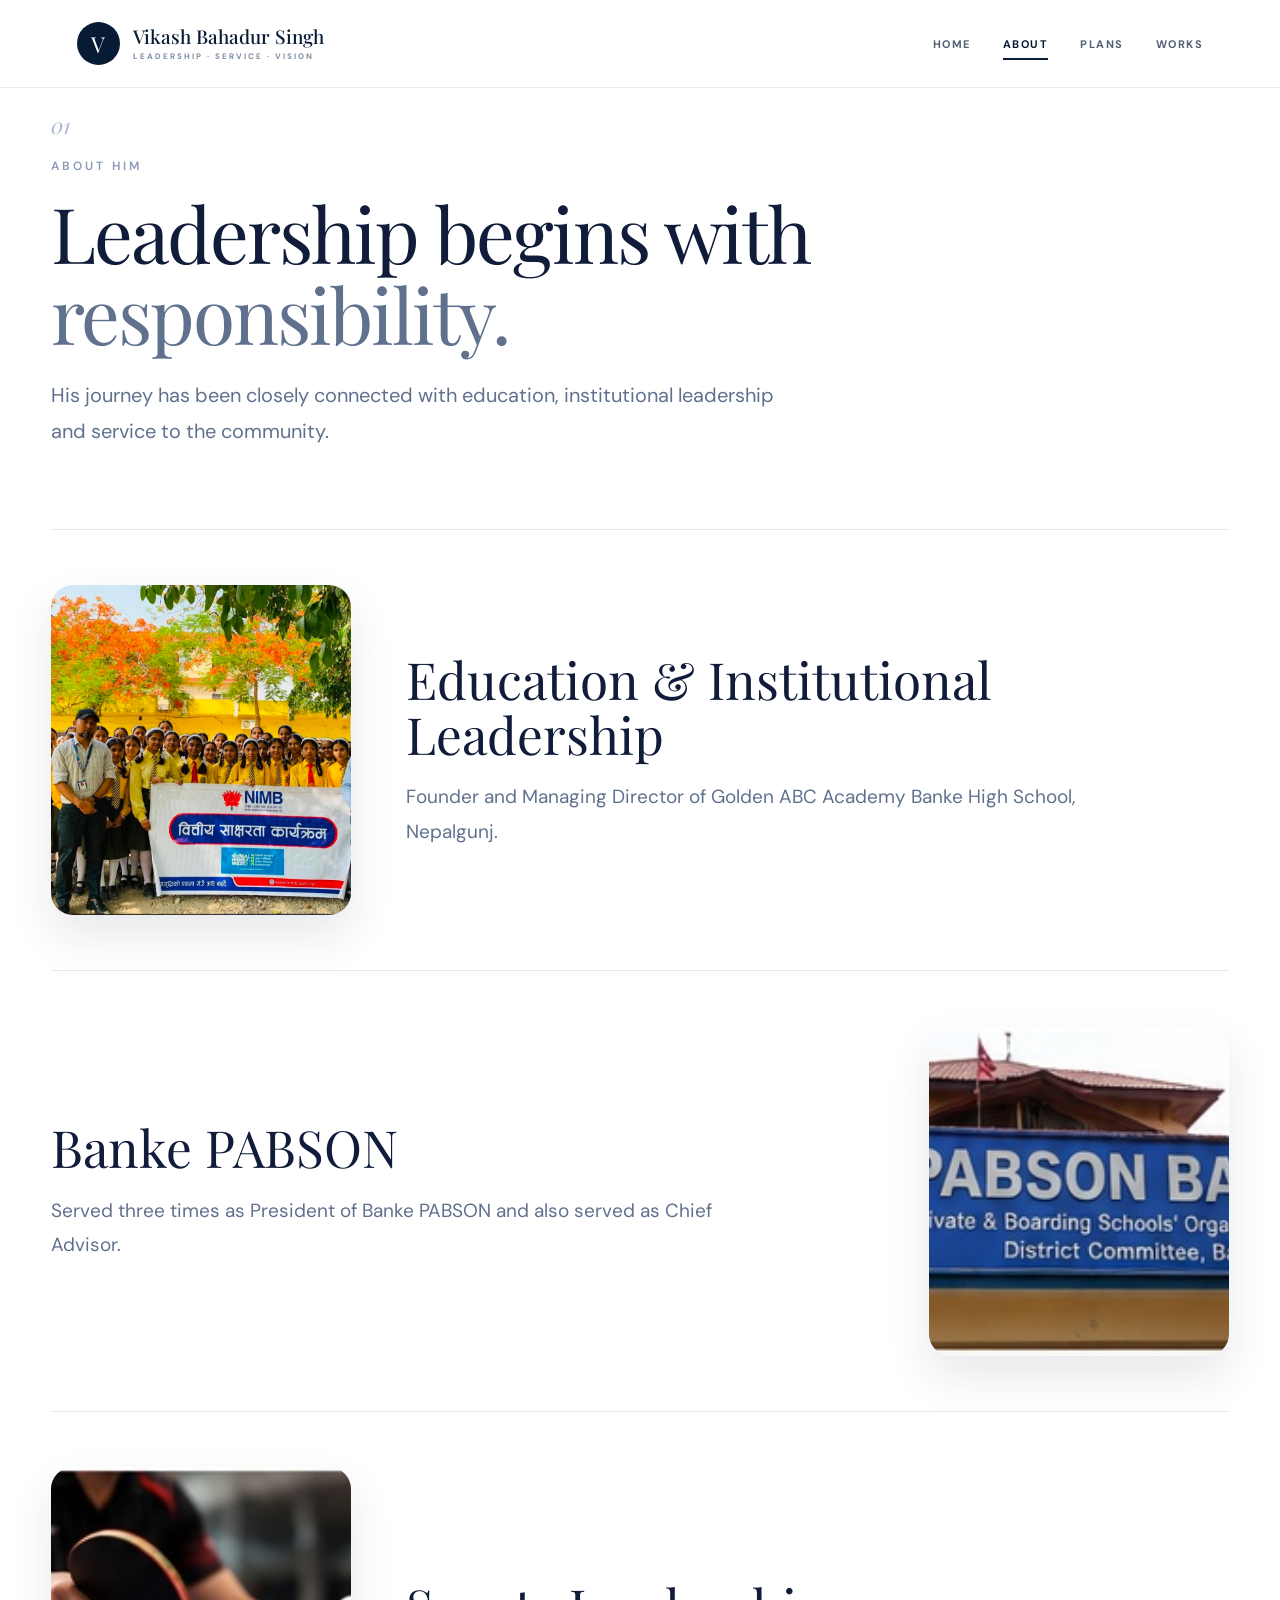
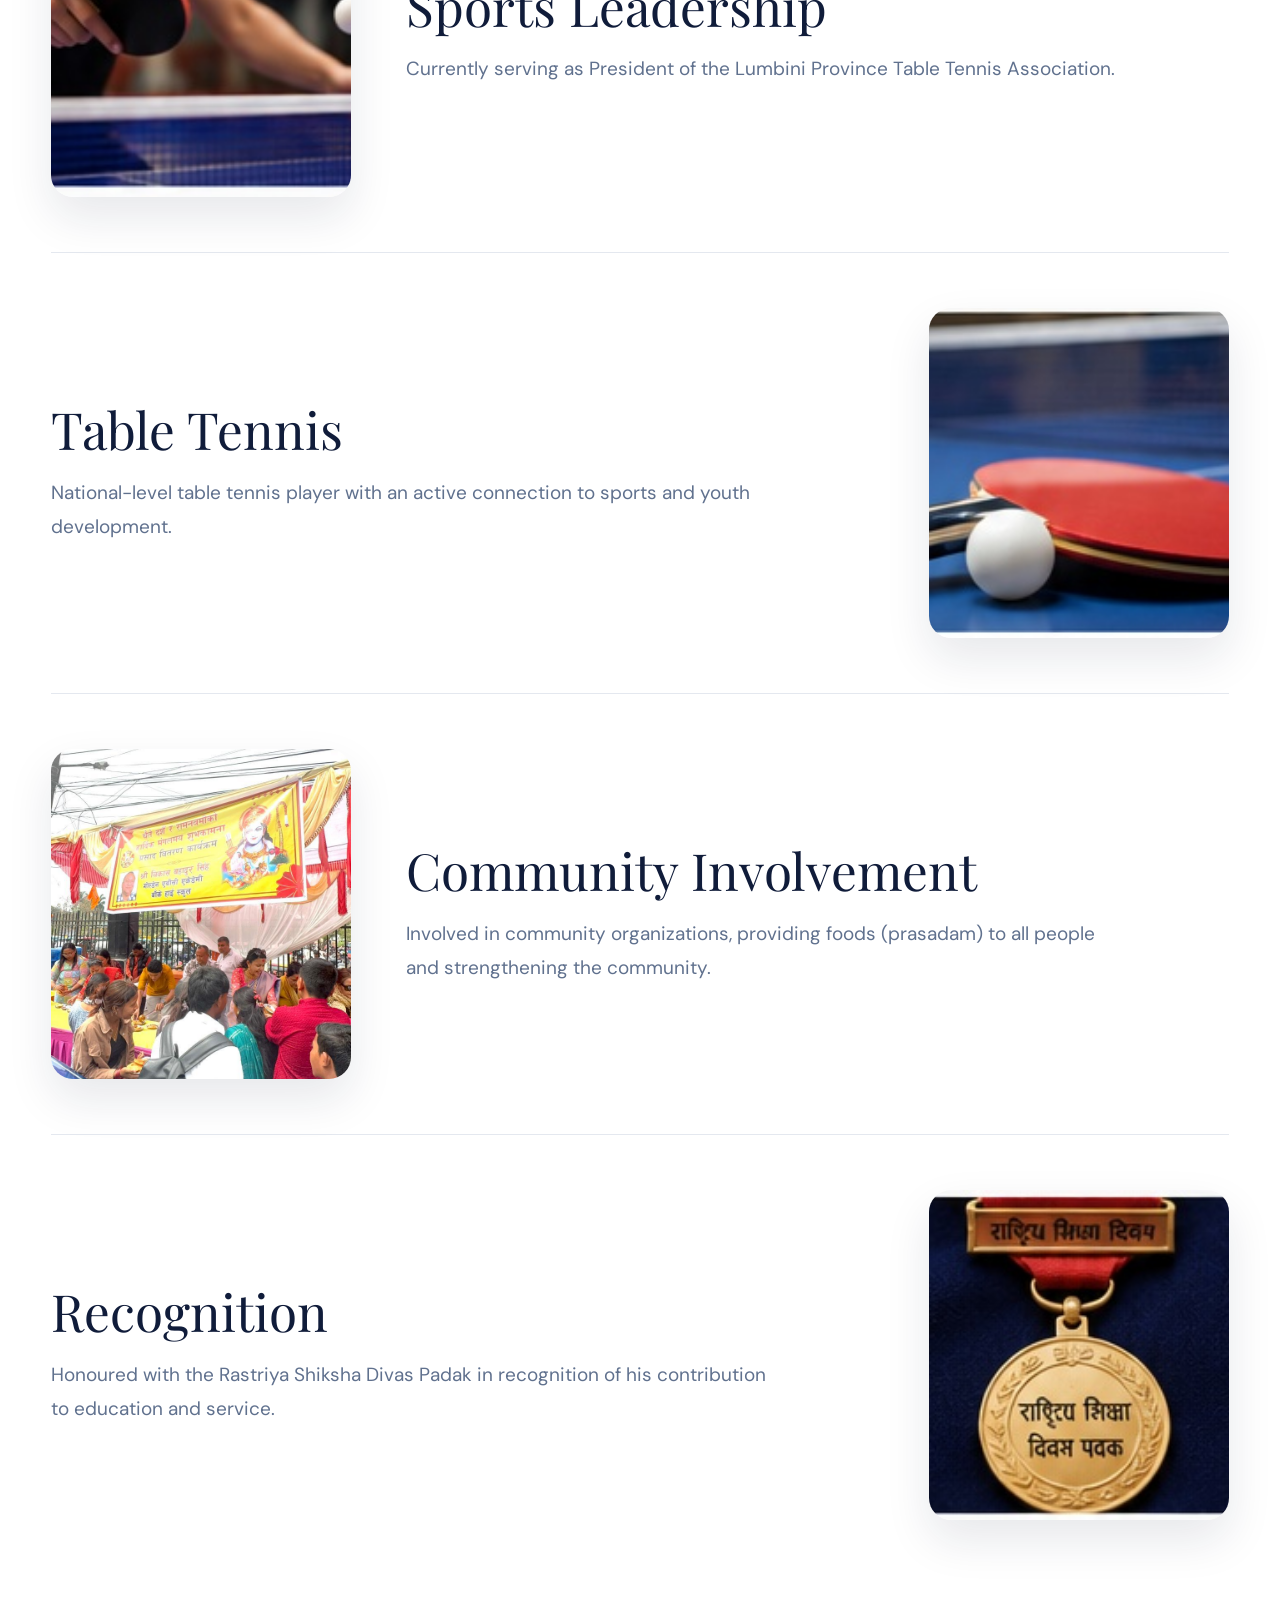
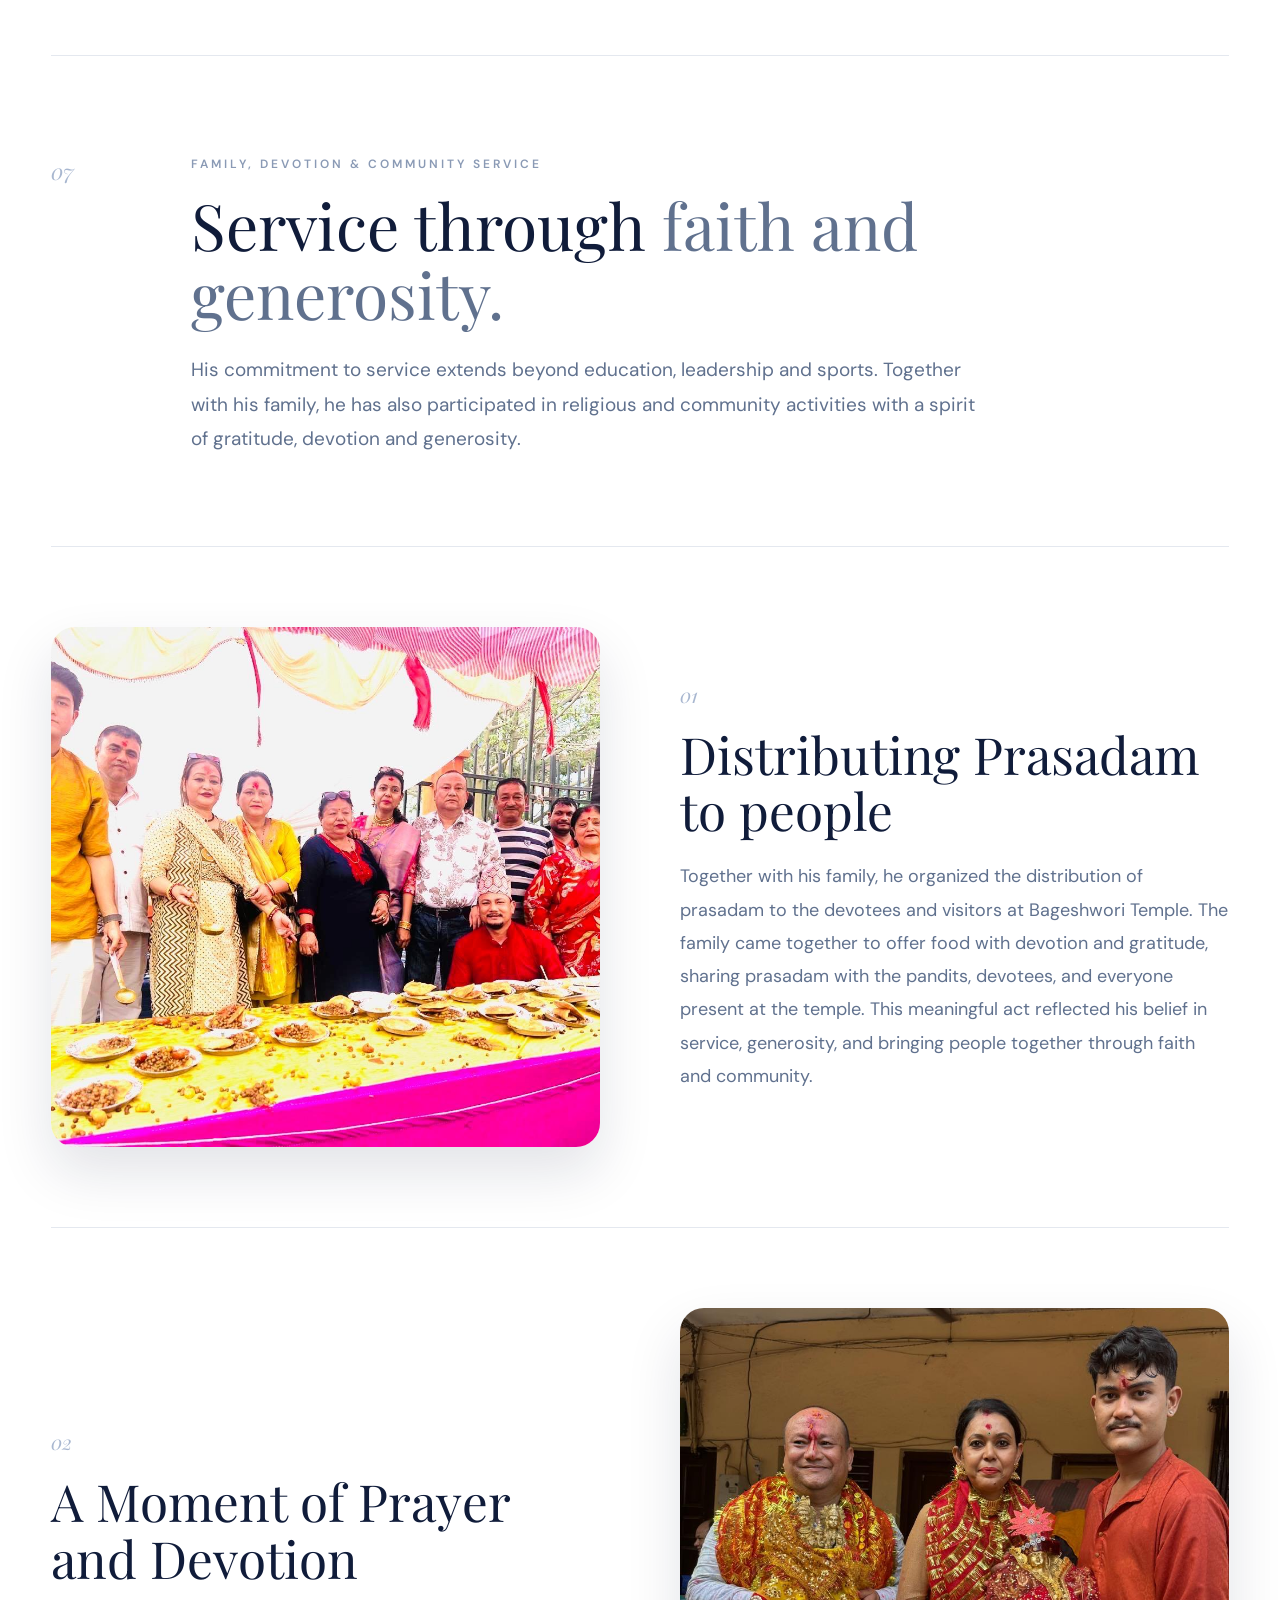
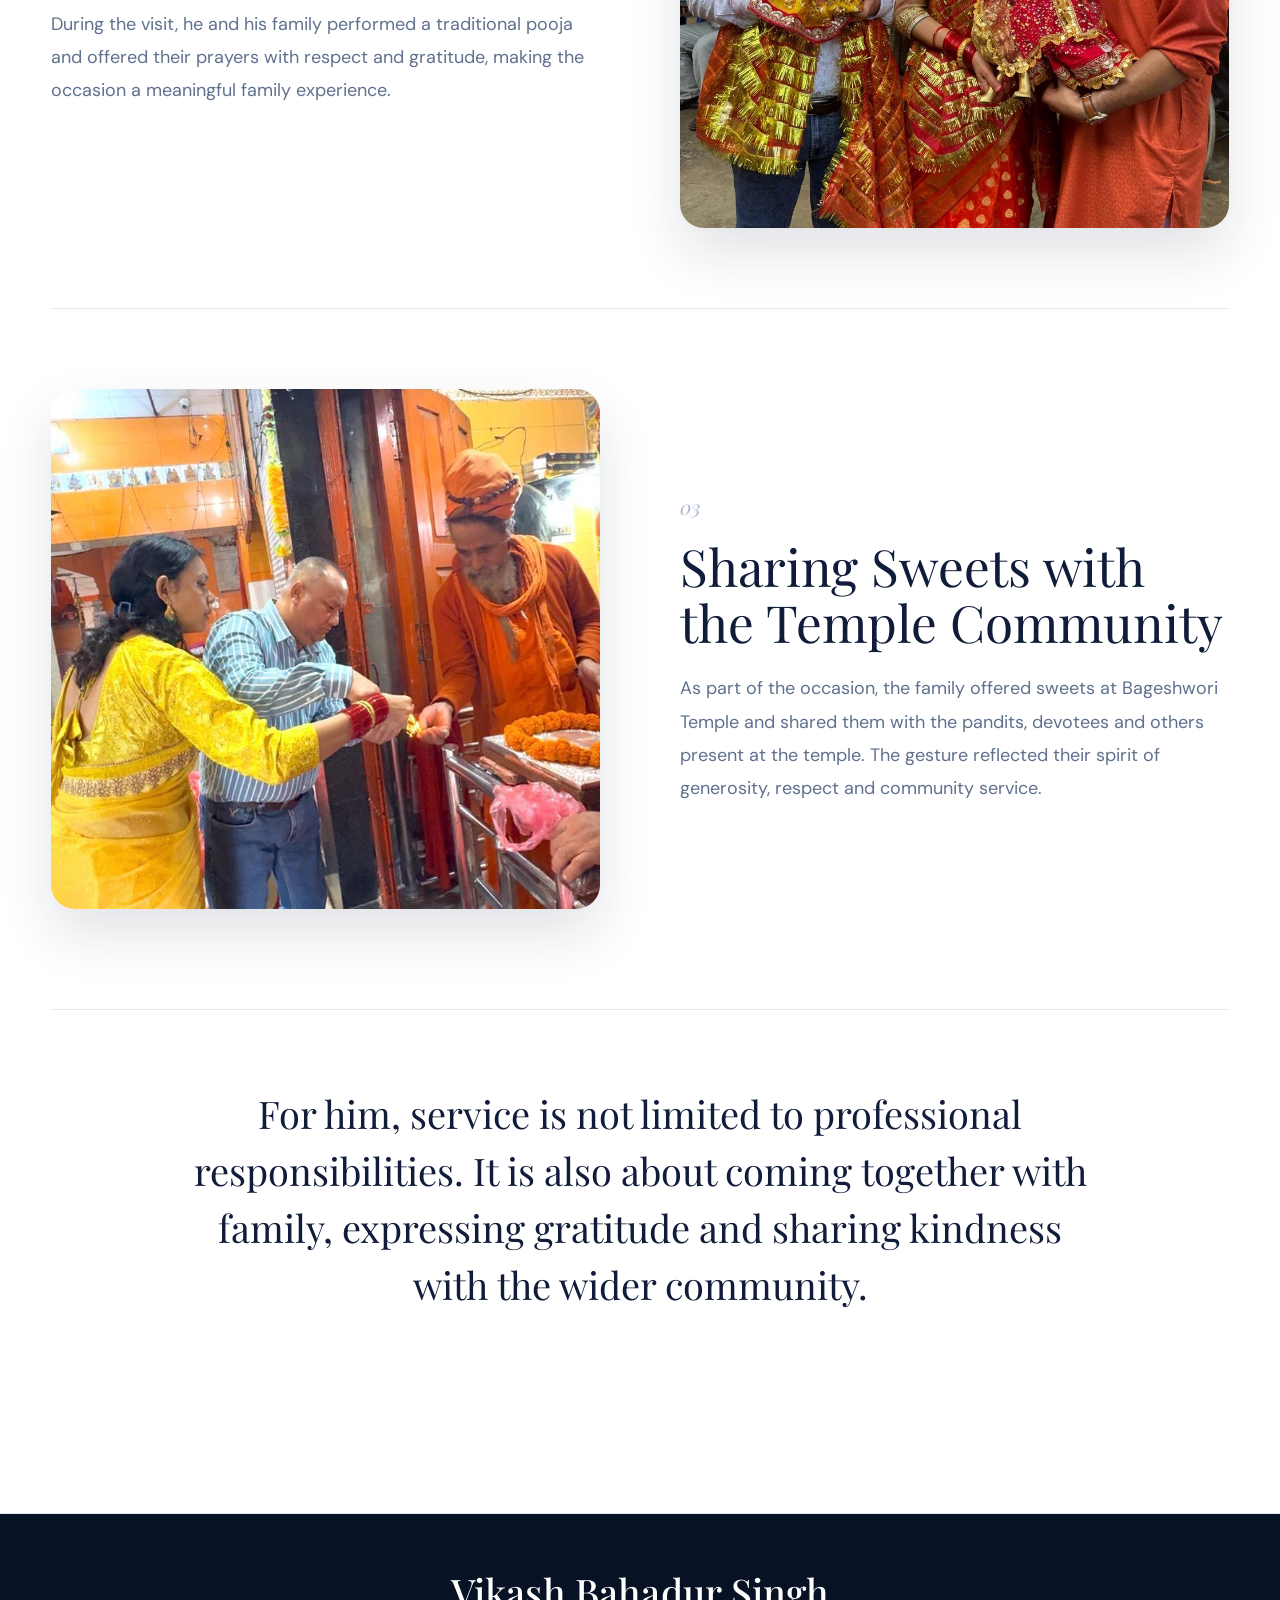
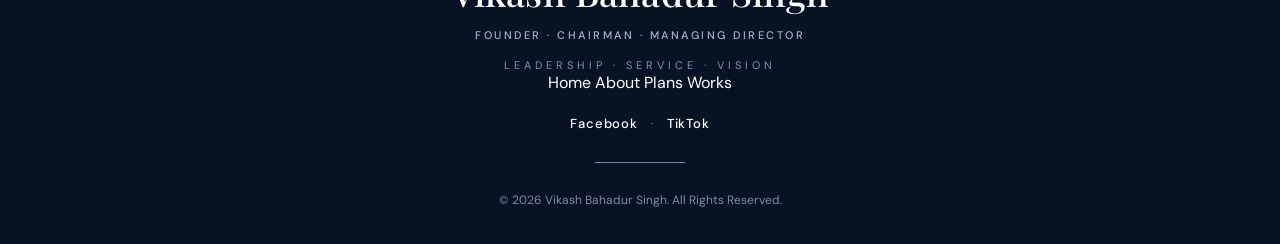
==== commit 7b65a45a: "added" ====
--- a/about.html
+++ b/about.html
@@ -76,6 +76,8 @@
 
        
     
+
+    </nav>
 
 </header>
 
@@ -479,64 +481,81 @@
 
 
 
+
+
+
 <!-- =====================================================
      FOOTER
 ===================================================== -->
 
 <footer class="site-footer">
 
-    <div class="footer-content">
-
-        <!-- NAME -->
-        <h2>
-            Vikash Bahadur Singh
-        </h2>
-
-        <!-- DESIGNATION -->
-        <p class="footer-position">
-            Founder · Chairman · Managing Director
-        </p>
-
-        <!-- TAGLINE -->
-        <p class="footer-tagline">
-            LEADERSHIP · SERVICE · VISION
-        </p>
-
-        <!-- SOCIAL MEDIA -->
-        <div class="footer-social">
-
-            <a
-                href="https://www.facebook.com/share/1F189miFLn/?mibextid=wwXIfr"
-                target="_blank"
-                rel="noopener noreferrer"
-            >
-                Facebook
-            </a>
-
-            <span>·</span>
-
-            <a
-                href="https://www.tiktok.com/@vikash.bahadur.si?_r=1&_t=ZS-99VP66fWkR3"
-                target="_blank"
-                rel="noopener noreferrer"
-            >
-                TikTok
-            </a>
-
-        </div>
-
-        <!-- DECORATIVE LINE -->
-        <div class="footer-line"></div>
-
-        <!-- COPYRIGHT -->
-        <p class="footer-copyright">
-            © 2026 Vikash Bahadur Singh. All Rights Reserved.
-        </p>
-
-    </div>
+
+<div class="footer-content">
+
+    <!-- NAME -->
+    <h2>
+        Vikash Bahadur Singh
+    </h2>
+
+    <!-- DESIGNATION -->
+    <p class="footer-position">
+        Founder · Chairman · Managing Director
+    </p>
+
+    <!-- TAGLINE -->
+    <p class="footer-tagline">
+        LEADERSHIP · SERVICE · VISION
+    </p>
+
+    <!-- FOOTER NAVIGATION -->
+    <nav class="footer-nav">
+
+        <a href="index.html">Home</a>
+
+        <a href="about.html">About</a>
+
+        <a href="plans.html">Plans</a>
+
+        <a href="works.html">Works</a>
+
+    </nav>
+
+    <!-- SOCIAL MEDIA -->
+    <div class="footer-social">
+
+        <a
+            href="https://www.facebook.com/share/1F189miFLn/?mibextid=wwXIfr"
+            target="_blank"
+            rel="noopener noreferrer"
+        >
+            Facebook
+        </a>
+
+        <span>·</span>
+
+        <a
+            href="https://www.tiktok.com/@vikash.bahadur.si?_r=1&_t=ZS-99VP66fWkR3"
+            target="_blank"
+            rel="noopener noreferrer"
+        >
+            TikTok
+        </a>
+
+    </div>
+
+    <!-- DECORATIVE LINE -->
+    <div class="footer-line"></div>
+
+    <!-- COPYRIGHT -->
+    <p class="footer-copyright">
+        © 2026 Vikash Bahadur Singh. All Rights Reserved.
+    </p>
+
+</div>
+
 
 </footer>
-
 
 </body>
 </html>
--- a/css/style.css
+++ b/css/style.css
@@ -40,6 +40,13 @@
     -webkit-tap-highlight-color: transparent;
 }
 
+a:focus-visible,
+button:focus-visible,
+video:focus-visible {
+    outline: 3px solid #8fb4df;
+    outline-offset: 4px;
+}
+
 
 /* =========================================================
    COLOR VARIABLES
@@ -1467,9 +1474,17 @@
 @media (max-width: 800px) {
 
     .navbar {
-        height: 75px;
+        height: auto;
+        min-height: 75px;
+
+        position: sticky;
+        top: 0;
 
         padding: 0 5%;
+
+        flex-wrap: wrap;
+
+        gap: 10px 18px;
     }
 
     .logo-area {
@@ -1490,7 +1505,13 @@
     }
 
     .navigation {
-        display: none;
+        display: flex;
+
+        flex-wrap: wrap;
+
+        justify-content: flex-end;
+
+        gap: 10px 18px;
     }
 
 
@@ -1499,7 +1520,7 @@
     .hero {
         min-height: auto;
 
-        padding: 120px 7% 90px;
+        padding: 145px 7% 90px;
 
         grid-template-columns: 1fr;
 
